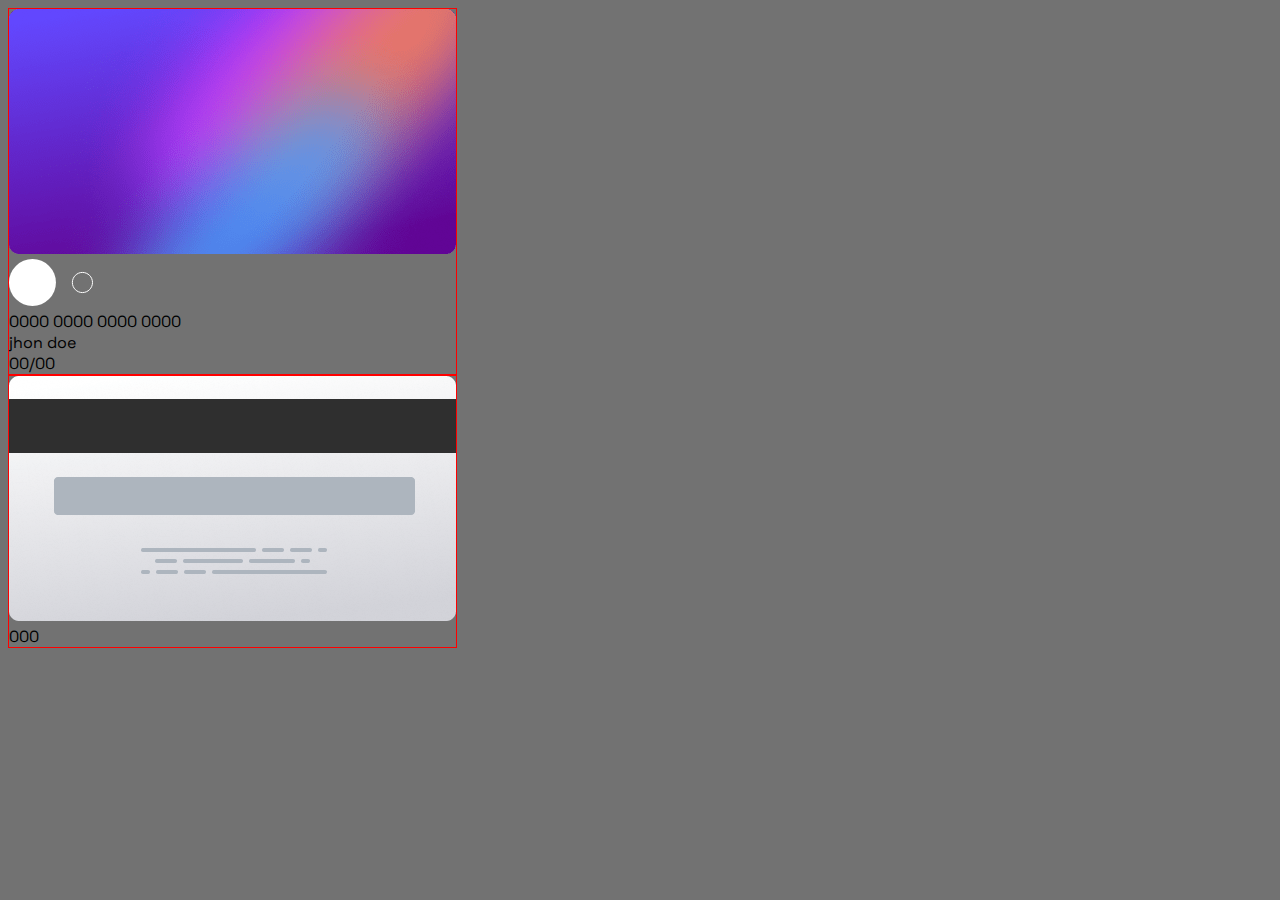
==== card-details-form/index.html @ f938c2cf "comenzando el proyecto #5: card-details-form" ====
<!DOCTYPE html>
<html lang="en">
<head>
    <meta charset="UTF-8">
    <meta name="viewport" content="width=device-width, initial-scale=1.0">
    <title>Detalles de Tarjeta Interactivo - proyect #5</title>
    <link rel="icon" href="assets/logo.png" type="image/png">
    <link rel="stylesheet" href="style.css">
    <link rel="preconnect" href="https://fonts.googleapis.com">
    <link rel="preconnect" href="https://fonts.gstatic.com" crossorigin>
    <link href="https://fonts.googleapis.com/css2?family=Space+Grotesk:wght@300..700&display=swap" rel="stylesheet">
    <link rel="stylesheet" href="style.css">

    <style>

        :root{
            --fontSpace: 'Space Grotesk', sans-serif;
        }

        body{
            font-family: var(--fontSpace);
            background-color: #727272;
        }
        
        .card-front{
            position: relative;
            border: red solid 1px;
            width: fit-content;
        }
        .card-back{
            position: relative;
            border: red solid 1px;
            width: fit-content;
        }

    </style>

</head>
<body>
    <section class="card-container">
        <div class="card-front">
            <img src="assets/images/card-front.png" alt="Vista frontal de la tarjeta">
            <div class="card-logo"><img src="assets/images/card-logo.svg" alt=""></div>
            <div class="card-number">0000 0000 0000 0000</div>
            <div class="card-name">jhon doe</div>
            <div class="card-expiration">00/00</div>
        </div>
        <div class="card-back">
            <img src="assets/images/card-back.png" alt="Vista trasera de la tarjeta">
            <div class="cvv">000</div>
        </div>
    </section>
</body>
</html>
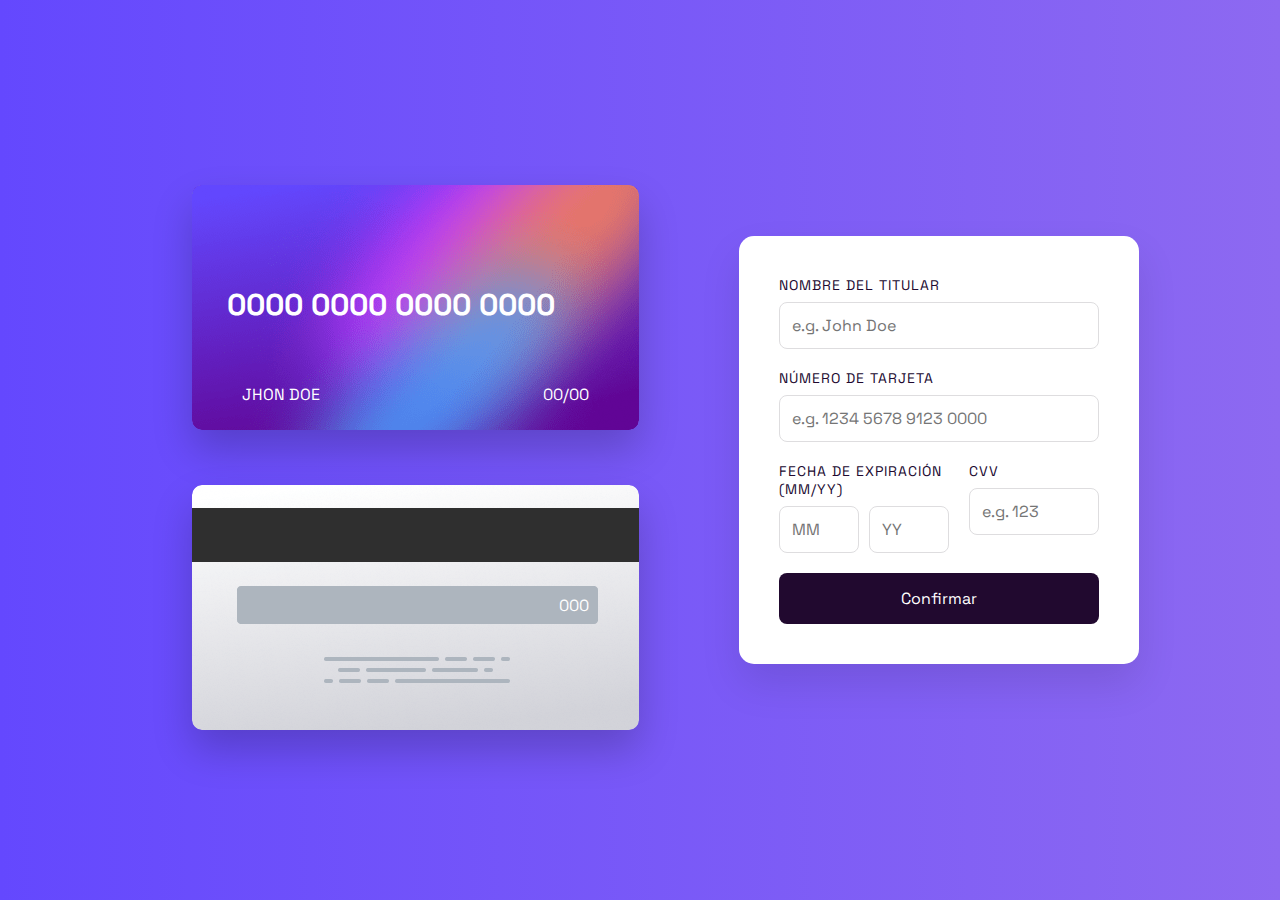
==== commit 9a1ac308: "agregamos formulario y logica para su funcionamiento + estilos de tarjetas y form" ====
--- a/card-details-form/index.html
+++ b/card-details-form/index.html
@@ -9,46 +9,60 @@
     <link rel="preconnect" href="https://fonts.googleapis.com">
     <link rel="preconnect" href="https://fonts.gstatic.com" crossorigin>
     <link href="https://fonts.googleapis.com/css2?family=Space+Grotesk:wght@300..700&display=swap" rel="stylesheet">
-    <link rel="stylesheet" href="style.css">
-
-    <style>
-
-        :root{
-            --fontSpace: 'Space Grotesk', sans-serif;
-        }
-
-        body{
-            font-family: var(--fontSpace);
-            background-color: #727272;
-        }
-        
-        .card-front{
-            position: relative;
-            border: red solid 1px;
-            width: fit-content;
-        }
-        .card-back{
-            position: relative;
-            border: red solid 1px;
-            width: fit-content;
-        }
-
-    </style>
-
 </head>
 <body>
-    <section class="card-container">
-        <div class="card-front">
-            <img src="assets/images/card-front.png" alt="Vista frontal de la tarjeta">
-            <div class="card-logo"><img src="assets/images/card-logo.svg" alt=""></div>
-            <div class="card-number">0000 0000 0000 0000</div>
-            <div class="card-name">jhon doe</div>
-            <div class="card-expiration">00/00</div>
-        </div>
-        <div class="card-back">
-            <img src="assets/images/card-back.png" alt="Vista trasera de la tarjeta">
-            <div class="cvv">000</div>
-        </div>
-    </section>
+    <main class="container">
+        <aside class="card-container">
+            <div class="card-front">
+                <img src="assets/images/card-front.png" alt="Vista frontal de la tarjeta">
+                <div class="card-info-front">
+                    <div class="card-logo"><img src="assets/images/card-logo.svg" alt=""></div>
+                    <h2 class="card-number">0000 0000 0000 0000</h2>
+                    <p class="card-expiration">00/00</p>
+                    <p class="card-name">jhon doe</p>
+                </div>
+            </div>
+            <div class="card-back">
+                <img src="assets/images/card-back.png" alt="Vista trasera de la tarjeta">
+                <div class="card-info-back">
+                    <div class="cvv">000</div>
+                </div>
+            </div>
+        </aside>
+
+        <section class="form-container">
+            <form id="card-form">
+                <div class="input-group">
+                    <label for="name">Nombre del titular</label>
+                    <input type="text" id="name" placeholder="e.g. John Doe" maxlength="30" required>
+                </div>
+
+                <div class="input-group">
+                    <label for="number">Número de tarjeta</label>
+                    <input type="text" id="number" placeholder="e.g. 1234 5678 9123 0000" maxlength="19" required>
+                </div>
+
+                <div class="form-row">
+                    <div class="input-group expiry">
+                        <label>Fecha de expiración (MM/YY)</label>
+                        <div class="expiry-inputs">
+                            <input type="text" id="month" placeholder="MM" maxlength="2" required>
+                            <input type="text" id="year" placeholder="YY" maxlength="2" required>
+                        </div>
+                    </div>
+
+                    <div class="input-group">
+                        <label for="cvv">CVV</label>
+                        <input type="text" id="cvv" placeholder="e.g. 123" maxlength="3" required>
+                    </div>
+                </div>
+
+                <button type="submit">Confirmar</button>
+            </form>
+        </section>
+    </main>
+
+    <script src="script.js"></script>
 </body>
-</html>+</html>
+
--- a/card-details-form/style.css
+++ b/card-details-form/style.css
@@ -0,0 +1,215 @@
+:root {
+    --fontSpace: 'Space Grotesk', sans-serif;
+    --purple: #6448fe;
+    --light-purple: #8d69f1;
+    --white: #ffffff;
+    --error: #ff5252;
+    --input-border: #dedddf;
+}
+
+* {
+    margin: 0;
+    padding: 0;
+    box-sizing: border-box;
+}
+
+body {
+    font-family: var(--fontSpace);
+    min-height: 100vh;
+    background: linear-gradient(90deg, var(--purple), var(--light-purple));
+}
+
+.container {
+    display: flex;
+    align-items: center;
+    justify-content: center;
+    min-height: 100vh;
+    padding: 20px;
+    gap: 100px;
+}
+
+.card-container {
+    position: relative;
+    width: fit-content;
+}
+
+.card-front, .card-back {
+    position: relative;
+    width: 447px;
+    margin-bottom: 30px;
+    transition: transform 0.3s ease;
+}
+
+.card-front:hover, .card-back:hover {
+    transform: translateY(-10px);
+}
+
+.card-front img, .card-back img {
+    width: 100%;
+    height: auto;
+    box-shadow: 0 20px 40px rgba(0,0,0,0.2);
+    border-radius: 10px;
+}
+
+.card-back,
+.card-front{
+    margin-left: 50px;
+    margin-top: 50px;
+    position: relative;
+    width: fit-content;
+}
+
+.card-info-front{
+    position: absolute;
+    inset: 0;
+    color: #ffff;
+    text-transform: uppercase;
+
+    :nth-child(1){
+        position: absolute;
+        top: 10px;
+        left: 10px;
+    }
+    :nth-child(2){
+        position: absolute;
+        font-size: 30px;
+        top: 100px;
+        left: 35px;
+    }
+    :nth-child(3){
+        position: absolute;
+        bottom: 30px;
+        right: 50px;
+    }
+    :nth-child(4){
+        position: absolute;
+        bottom: 30px;
+        left: 50px;
+    }
+
+    & > p {
+        font-size: 16px;
+    }
+}
+
+.card-info-back {
+    position: absolute;
+    inset: 0;
+    color: #ffff;
+}       
+
+.cvv {
+    position: absolute;
+    font-size: 16px;
+    top: 110px;
+    right: 50px;
+}
+
+/* Existing card info styles... */
+
+.form-container {
+    background: var(--white);
+    padding: 40px;
+    border-radius: 15px;
+    width: 400px;
+    box-shadow: 0 20px 40px rgba(0,0,0,0.1);
+}
+
+.input-group {
+    margin-bottom: 20px;
+}
+
+label {
+    display: block;
+    text-transform: uppercase;
+    font-size: 14px;
+    letter-spacing: 1px;
+    color: #21092f;
+    margin-bottom: 8px;
+}
+
+input {
+    width: 100%;
+    padding: 12px;
+    border: 1px solid var(--input-border);
+    border-radius: 8px;
+    font-family: var(--fontSpace);
+    font-size: 16px;
+    transition: border-color 0.3s ease;
+}
+
+input:focus {
+    outline: none;
+    border-color: var(--purple);
+}
+
+input.error {
+    border-color: var(--error);
+}
+
+.form-row {
+    display: flex;
+    gap: 20px;
+}
+
+.expiry-inputs {
+    display: flex;
+    gap: 10px;
+}
+
+.expiry-inputs input {
+    width: 80px;
+}
+
+button {
+    width: 100%;
+    padding: 15px;
+    background: #21092f;
+    color: var(--white);
+    border: none;
+    border-radius: 8px;
+    font-family: var(--fontSpace);
+    font-size: 16px;
+    cursor: pointer;
+    transition: background 0.3s ease;
+}
+
+button:hover {
+    background: var(--purple);
+}
+
+@media (max-width: 726px) {
+    .container {
+        flex-direction: column;
+        gap: 50px;
+    }
+
+}
+
+@media (max-width: 480px) {
+    .container {
+        padding: 10px;
+        gap: 30px;
+    }
+
+    .card-front, .card-back {
+        width: 300px;
+        margin-left: 0;
+        margin-top: 20px;
+    }
+
+    .form-container {
+        width: 100%;
+        padding: 20px;
+    }
+
+    input {
+        font-size: 14px;
+        padding: 10px;
+    }
+
+    button {
+        font-size: 14px;
+        padding: 12px;
+    }
+}
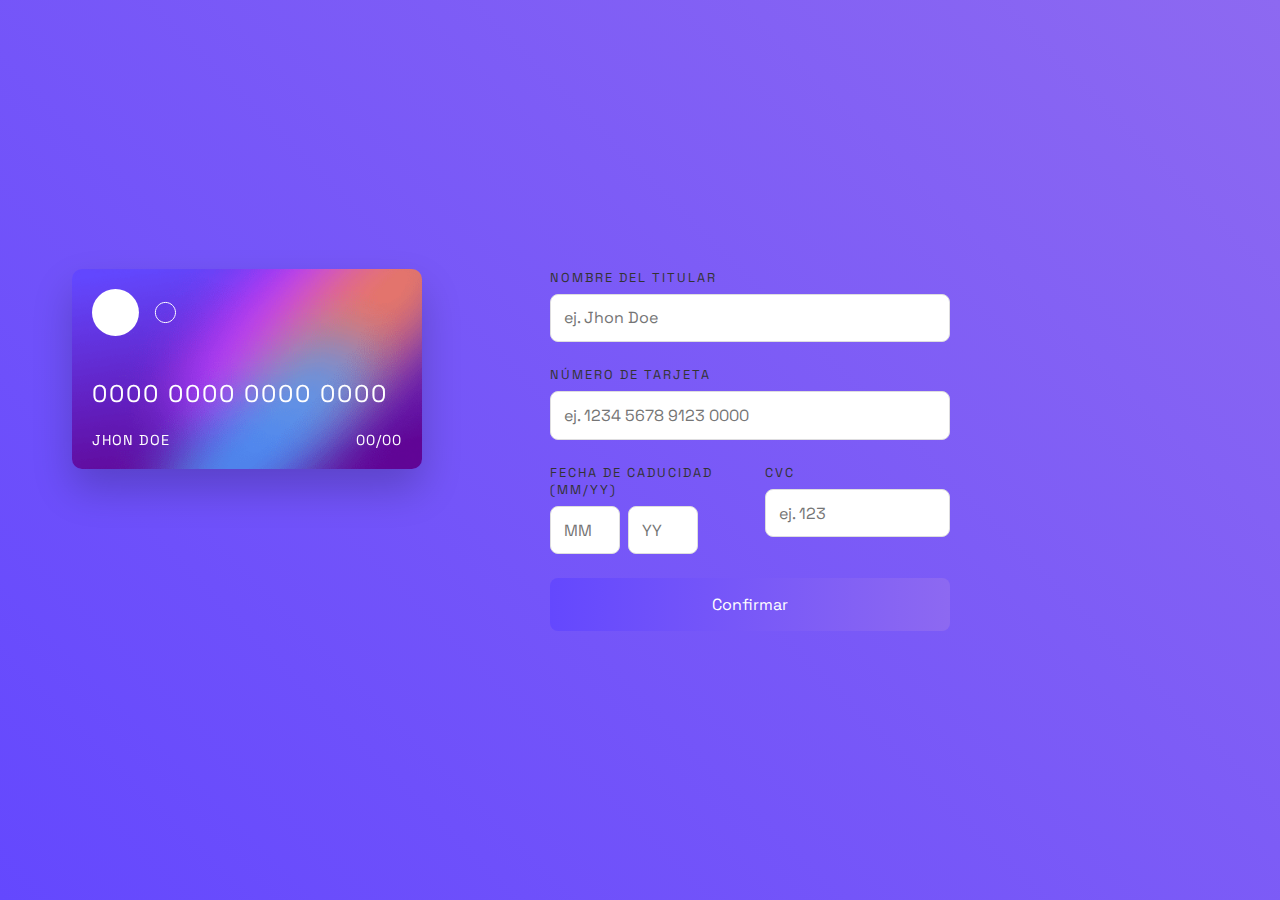
==== commit b97a821b: "terminamos el proyecto #5 (desde cero)" ====
--- a/card-details-form/index.html
+++ b/card-details-form/index.html
@@ -3,65 +3,64 @@
 <head>
     <meta charset="UTF-8">
     <meta name="viewport" content="width=device-width, initial-scale=1.0">
-    <title>Detalles de Tarjeta Interactivo - proyect #5</title>
+    <title>Formulario de Tarjeta Interactivo - project #5-</title>
     <link rel="icon" href="assets/logo.png" type="image/png">
-    <link rel="stylesheet" href="style.css">
     <link rel="preconnect" href="https://fonts.googleapis.com">
     <link rel="preconnect" href="https://fonts.gstatic.com" crossorigin>
-    <link href="https://fonts.googleapis.com/css2?family=Space+Grotesk:wght@300..700&display=swap" rel="stylesheet">
+    <link href="https://fonts.googleapis.com/css2?family=Space+Grotesk:wght@400;500&display=swap" rel="stylesheet">
+    <link rel="stylesheet" href="styles.css">
 </head>
 <body>
     <main class="container">
-        <aside class="card-container">
-            <div class="card-front">
-                <img src="assets/images/card-front.png" alt="Vista frontal de la tarjeta">
-                <div class="card-info-front">
-                    <div class="card-logo"><img src="assets/images/card-logo.svg" alt=""></div>
-                    <h2 class="card-number">0000 0000 0000 0000</h2>
-                    <p class="card-expiration">00/00</p>
-                    <p class="card-name">jhon doe</p>
+        <div class="cards">
+            <div class="card front">
+                <div class="card-logo">
+                    <img src="assets/images/card-logo.svg" alt="logo tarjeta">
+                </div>
+                <div class="card-number">0000 0000 0000 0000</div>
+                <div class="card-details">
+                    <span class="card-holder">JHON DOE</span>
+                    <span class="expiry">00/00</span>
                 </div>
             </div>
-            <div class="card-back">
-                <img src="assets/images/card-back.png" alt="Vista trasera de la tarjeta">
-                <div class="card-info-back">
-                    <div class="cvv">000</div>
+            <div class="card back">
+                <div class="card-cvc">000</div>
+            </div>
+        </div>
+
+        <form class="card-form" id="cardForm">
+            <div class="form-group">
+                <label for="cardHolder">NOMBRE DEL TITULAR</label>
+                <input type="text" id="cardHolder" placeholder="ej. Jhon Doe" required>
+                <span class="error-message"></span>
+            </div>
+
+            <div class="form-group">
+                <label for="cardNumber">NÚMERO DE TARJETA</label>
+                <input type="text" id="cardNumber" placeholder="ej. 1234 5678 9123 0000" maxlength="19" required>
+                <span class="error-message"></span>
+            </div>
+
+            <div class="form-row">
+                <div class="form-group expiry-group">
+                    <label>FECHA DE CADUCIDAD (MM/YY)</label>
+                    <div class="expiry-inputs">
+                        <input type="text" id="month" placeholder="MM" maxlength="2" required>
+                        <input type="text" id="year" placeholder="YY" maxlength="2" required>
+                    </div>
+                    <span class="error-message"></span>
+                </div>
+
+                <div class="form-group">
+                    <label for="cvc">CVC</label>
+                    <input type="text" id="cvc" placeholder="ej. 123" maxlength="3" required>
+                    <span class="error-message"></span>
                 </div>
             </div>
-        </aside>
 
-        <section class="form-container">
-            <form id="card-form">
-                <div class="input-group">
-                    <label for="name">Nombre del titular</label>
-                    <input type="text" id="name" placeholder="e.g. John Doe" maxlength="30" required>
-                </div>
-
-                <div class="input-group">
-                    <label for="number">Número de tarjeta</label>
-                    <input type="text" id="number" placeholder="e.g. 1234 5678 9123 0000" maxlength="19" required>
-                </div>
-
-                <div class="form-row">
-                    <div class="input-group expiry">
-                        <label>Fecha de expiración (MM/YY)</label>
-                        <div class="expiry-inputs">
-                            <input type="text" id="month" placeholder="MM" maxlength="2" required>
-                            <input type="text" id="year" placeholder="YY" maxlength="2" required>
-                        </div>
-                    </div>
-
-                    <div class="input-group">
-                        <label for="cvv">CVV</label>
-                        <input type="text" id="cvv" placeholder="e.g. 123" maxlength="3" required>
-                    </div>
-                </div>
-
-                <button type="submit">Confirmar</button>
-            </form>
-        </section>
+            <button type="submit">Confirmar</button>
+        </form>
     </main>
-
     <script src="script.js"></script>
 </body>
 </html>
--- a/card-details-form/styles.css
+++ b/card-details-form/styles.css
@@ -0,0 +1,274 @@
+:root {
+    --fontSpace: 'Space Grotesk', sans-serif;
+    --purple: #6448fe;
+    --light-purple: #8d69f1;
+    --white: #ffffff;
+    --error: #ff5252;
+    --input-border: #dedddf;
+}
+
+* {
+    margin: 0;
+    padding: 0;
+    box-sizing: border-box;
+}
+
+body {
+    font-family: var(--fontSpace);
+    min-height: 100vh;
+    display: flex;
+    align-items: center;
+    justify-content: center;
+    background: linear-gradient(45deg, var(--purple), var(--light-purple));
+}
+
+.container {
+    display: flex;
+    gap: 8rem;
+    max-width: 1200px;
+    width: 100%;
+    padding: 2rem;
+}
+
+.cards {
+    position: relative;
+    min-width: 350px;
+}
+
+.card {
+    position: absolute;
+    width: 350px;
+    height: 200px;
+    border-radius: 10px;
+    padding: 20px;
+    color: var(--white);
+    transition: transform 0.5s ease;
+    transform-style: preserve-3d;
+    backface-visibility: hidden;
+}
+
+.card.front {
+    background: url('assets/images/card-front.png') no-repeat center/cover;
+    z-index: 2;
+    display: flex;
+    flex-direction: column;
+    justify-content: space-between;
+    box-shadow: 0 20px 40px rgba(0,0,0,0.2);
+    transform: rotateY(0deg);
+}
+
+.card.back {
+    background: url('assets/images/card-back.png') no-repeat center/cover;
+    transform: translateY(60px) rotateY(180deg);
+    box-shadow: 0 20px 40px rgba(0,0,0,0.2);
+}
+
+.card-logo {
+    margin-bottom: 2rem;
+}
+
+.card-number {
+    font-size: 1.5rem;
+    letter-spacing: 2px;
+    margin-bottom: 1rem;
+}
+
+.card-details {
+    display: flex;
+    justify-content: space-between;
+    text-transform: uppercase;
+    font-size: 0.9rem;
+    letter-spacing: 1px;
+}
+
+.card-cvc {
+    position: absolute;
+    right: 40px;
+    top: 85px;
+    font-size: 0.9rem;
+}
+
+.card-form {
+    flex: 1;
+    max-width: 400px;
+}
+
+.form-group {
+    margin-bottom: 1.5rem;
+}
+
+label {
+    display: block;
+    margin-bottom: 0.5rem;
+    font-size: 0.8rem;
+    letter-spacing: 2px;
+    color: #333;
+}
+
+input {
+    width: 100%;
+    padding: 0.8rem;
+    border: 1px solid var(--input-border);
+    border-radius: 8px;
+    font-family: var(--fontSpace);
+    font-size: 1rem;
+    transition: border-color 0.3s ease;
+}
+
+input:focus {
+    outline: none;
+    border-color: var(--purple);
+}
+
+input.error {
+    border-color: var(--error);
+}
+
+.error-message {
+    color: var(--error);
+    font-size: 0.8rem;
+    margin-top: 0.5rem;
+    display: none;
+}
+
+.form-row {
+    display: flex;
+    gap: 1rem;
+}
+
+.expiry-inputs {
+    display: flex;
+    gap: 0.5rem;
+}
+
+.expiry-inputs input {
+    width: 70px;
+}
+
+button {
+    width: 100%;
+    padding: 1rem;
+    background: linear-gradient(to right, var(--purple), var(--light-purple));
+    border: none;
+    border-radius: 8px;
+    color: var(--white);
+    font-family: var(--fontSpace);
+    font-size: 1rem;
+    cursor: pointer;
+    transition: opacity 0.3s ease;
+}
+
+button:hover {
+    opacity: 0.9;
+}
+
+@media (max-width: 900px) {
+    body {
+        padding-top: 4rem;
+        min-height: 100vh;
+        align-items: flex-start;
+    }
+
+    .container {
+        flex-direction: column;
+        gap: 8rem;
+        align-items: center;
+        padding-bottom: 4rem;
+    }
+
+    .cards {
+        width: 100%;
+        height: 250px;
+        display: flex;
+        justify-content: center;
+    }
+
+    .card {
+        position: absolute;
+    }
+
+    .card.front {
+        transform: translateY(0);
+    }
+
+    .card.back {
+        transform: translateY(45px);
+    }
+
+    .card-form {
+        width: 90%;
+        margin: 0 auto;
+    }
+}
+
+@media (max-width: 500px) {
+    body {
+        padding-top: 2rem;
+    }
+
+    .container {
+        padding: 1rem;
+        gap: 6rem;
+    }
+
+    .cards {
+        height: 220px;
+        min-width: auto;
+    }
+
+    .card {
+        width: 280px;
+        height: 160px;
+        padding: 15px;
+    }
+
+    .card-logo {
+        width: 60px;
+        height: 35px;
+        margin-bottom: 1rem;
+    }
+
+    .card-number {
+        font-size: 1.1rem;
+        margin-bottom: 0.8rem;
+    }
+
+    .card-details {
+        font-size: 0.8rem;
+    }
+
+    .card.back {
+        transform: translateY(35px);
+    }
+
+    .card-cvc {
+        top: 70px;
+        right: 30px;
+        font-size: 0.8rem;
+    }
+
+    .form-row {
+        flex-direction: column;
+        gap: 0.5rem;
+    }
+
+    .expiry-group, 
+    .form-group {
+        margin-bottom: 1rem;
+    }
+
+    .expiry-inputs input {
+        width: 65px;
+    }
+}
+
+@media (max-width: 350px) {
+    .card {
+        width: 260px;
+        height: 150px;
+    }
+
+    .card-number {
+        font-size: 1rem;
+    }
+}